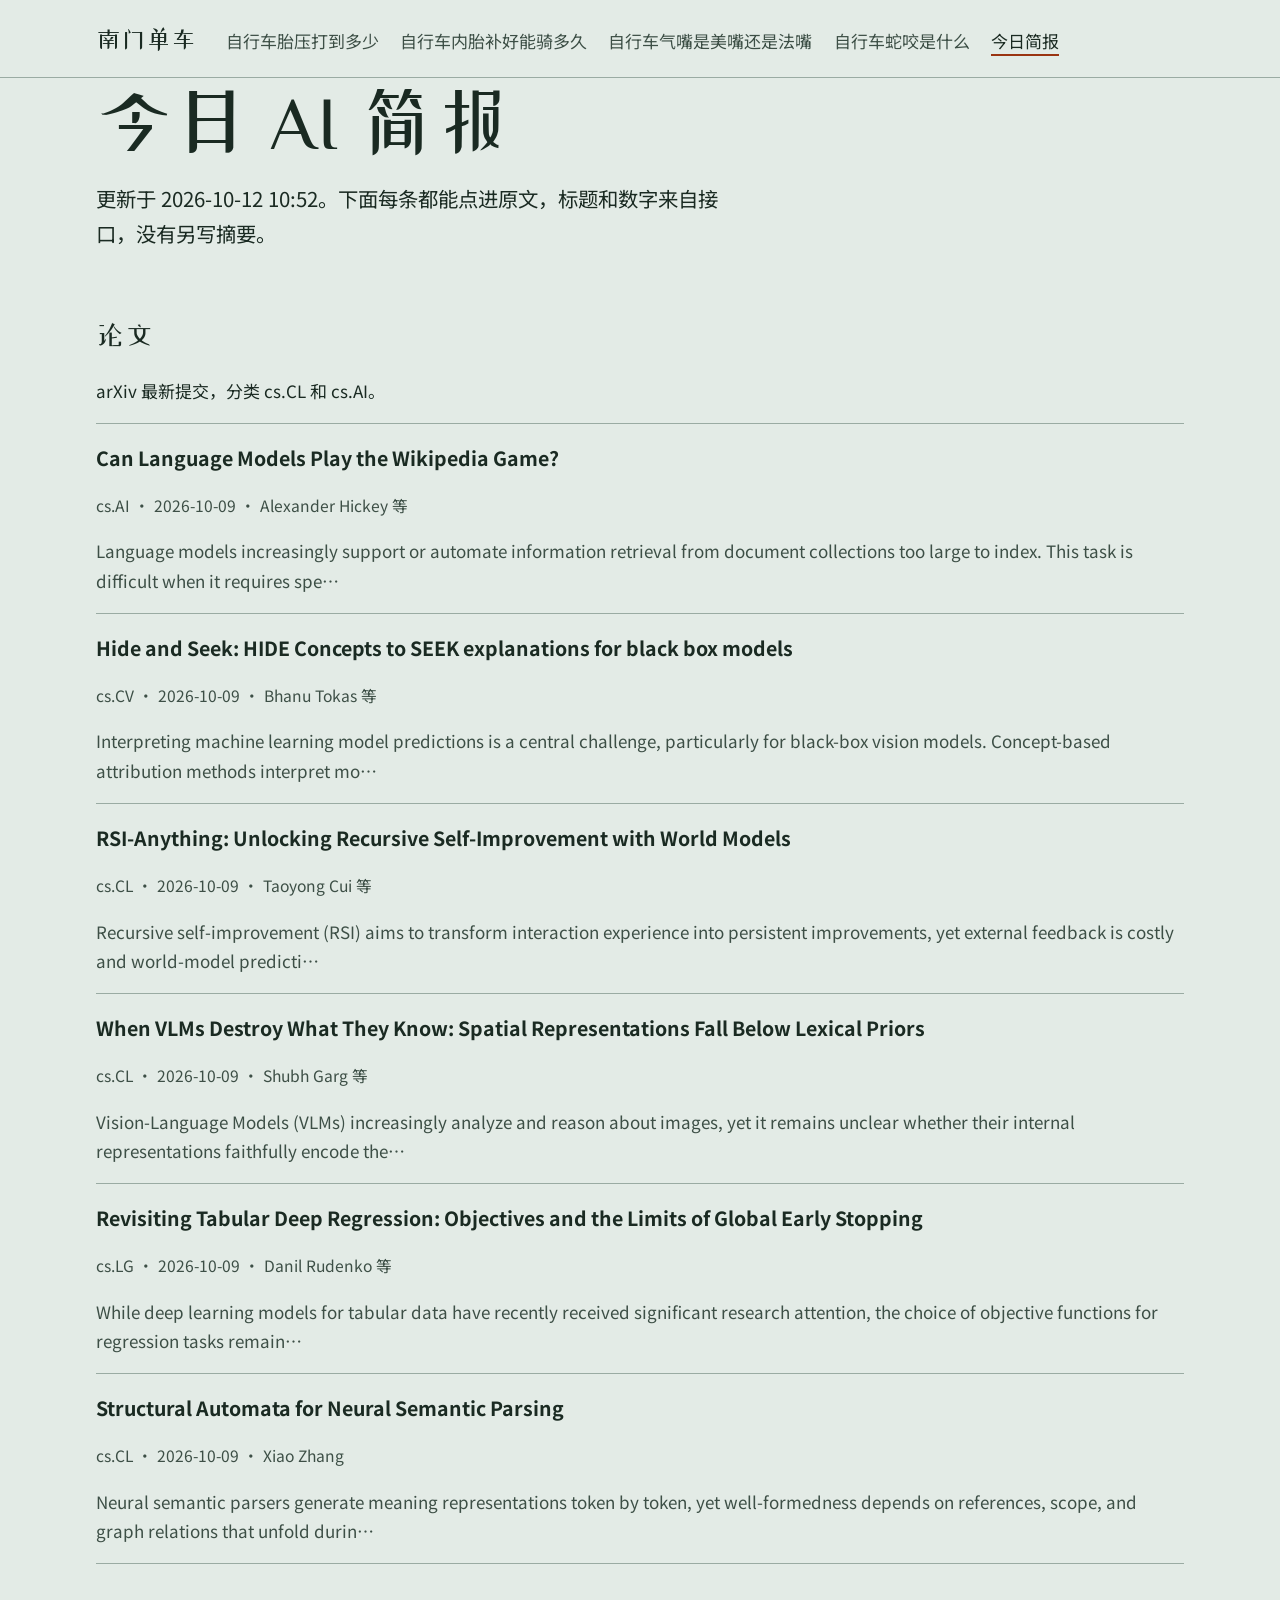
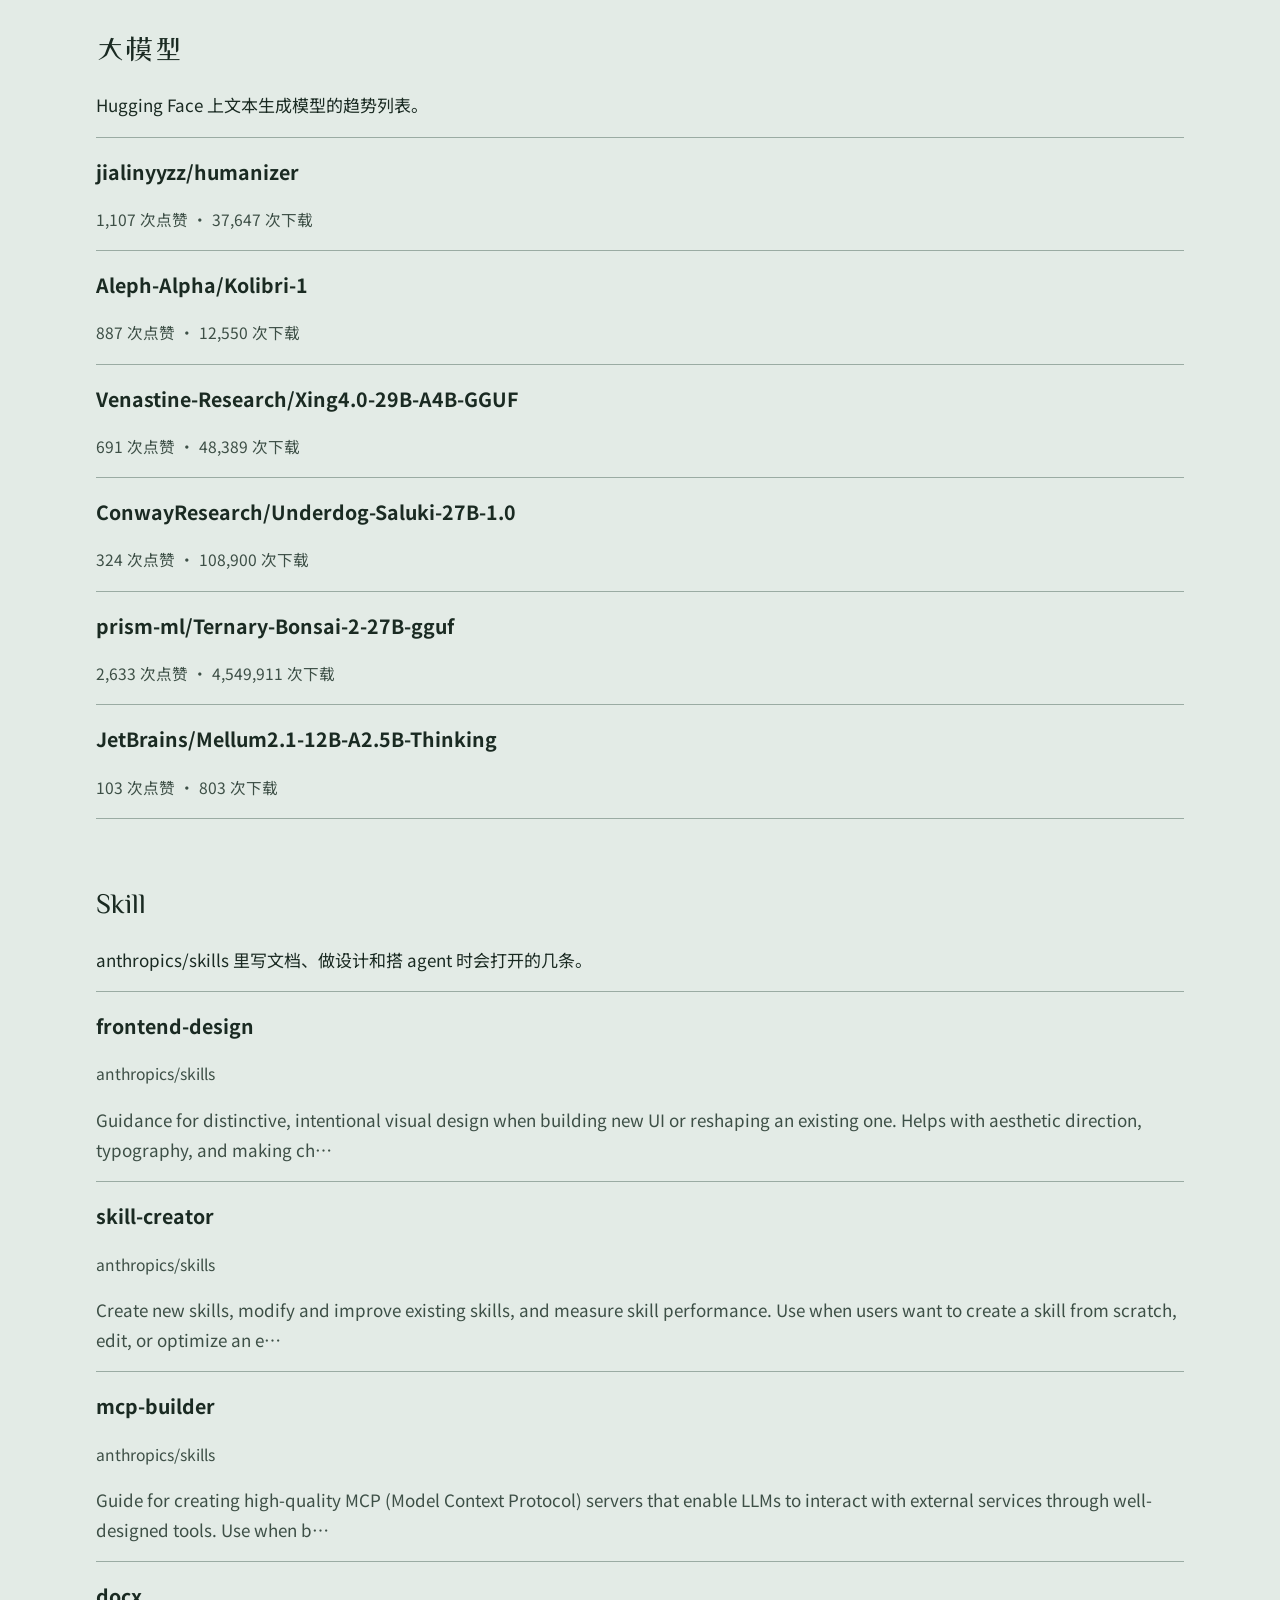
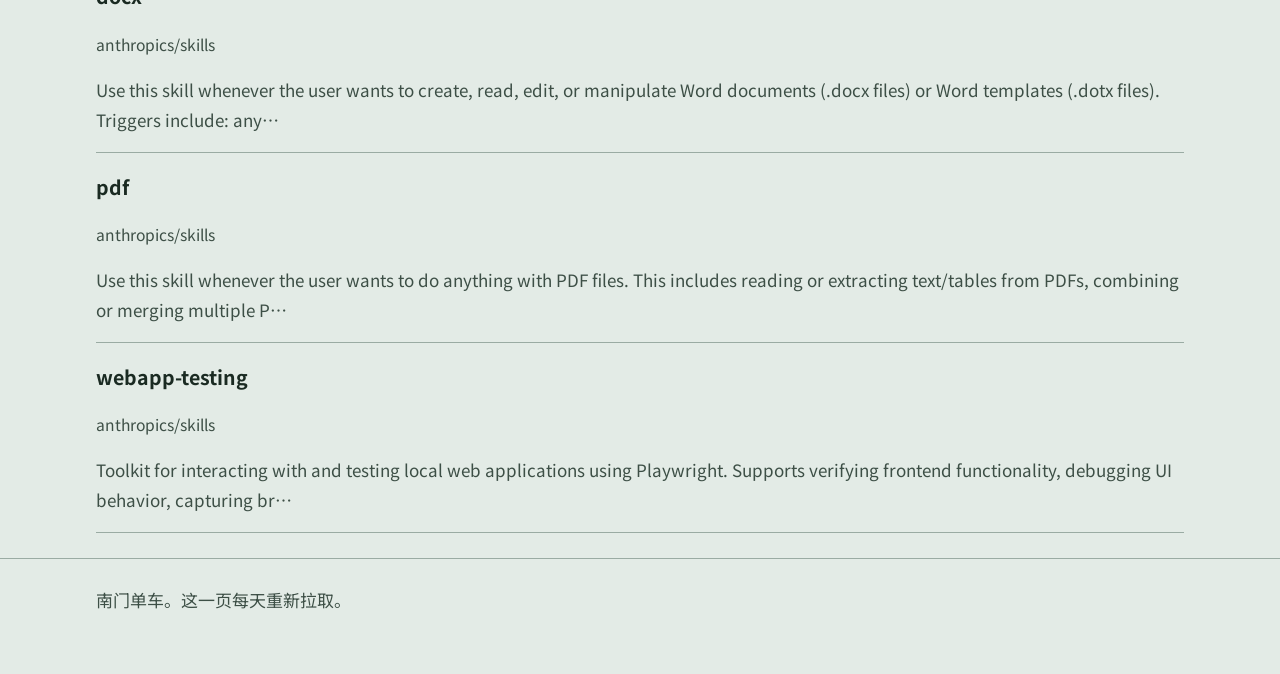
==== docs/ai/index.html @ 817e3bbb "Publish a daily briefing of papers, models, and skills on the demo site." ====
<!DOCTYPE html>
<html lang="zh-CN" data-template="repair-stand">
<head>
  <meta charset="utf-8">
  <meta name="viewport" content="width=device-width, initial-scale=1">
  <title>今日 AI 简报｜南门单车</title>
  <meta name="description" content="论文、大模型和 Skill 的当日条目，链接指向原文。">
  <meta property="og:title" content="今日 AI 简报">
  <meta property="og:description" content="论文、大模型和 Skill 的当日条目，链接指向原文。">
  <meta property="og:type" content="website">
  <meta property="og:url" content="https://wuwuww.github.io/seo-arena/ai/">
  <meta name="theme-color" content="#e3ebe6">
  <link rel="canonical" href="https://wuwuww.github.io/seo-arena/ai/">
  <link rel="preconnect" href="https://fonts.googleapis.com">
  <link rel="preconnect" href="https://fonts.gstatic.com" crossorigin>
  <link href="https://fonts.googleapis.com/css2?family=Noto+Sans+SC:wght@400;600&family=ZCOOL+XiaoWei&display=swap" rel="stylesheet">
  <link rel="stylesheet" href="../assets/site.css">
</head>
<body>
  <header class="bar"><div class="wrap bar-inner"><nav class="site-nav" aria-label="全站"><a class="brand" href="../">南门单车</a><a href="../tire-pressure/">自行车胎压打到多少</a><a href="../patch-life/">自行车内胎补好能骑多久</a><a href="../valve-type/">自行车气嘴是美嘴还是法嘴</a><a href="../snake-bite/">自行车蛇咬是什么</a><a href="./" aria-current="page">今日简报</a></nav></div></header>
  <main>
    <article class="wrap">
      <h1>今日 AI 简报</h1>
      <p class="lede">更新于 2026-10-12 10:52。下面每条都能点进原文，标题和数字来自接口，没有另写摘要。</p>
      <section id="papers"><h2>论文</h2><p>arXiv 最新提交，分类 cs.CL 和 cs.AI。</p><ul class="jobs jobs-text"><li><a href="https://arxiv.org/abs/2610.13948v1"><strong>Can Language Models Play the Wikipedia Game?</strong><span class="job-meta">cs.AI · 2026-10-09 · Alexander Hickey 等</span><span class="job-desc">Language models increasingly support or automate information retrieval from document collections too large to index. This task is difficult when it requires spe…</span></a></li><li><a href="https://arxiv.org/abs/2610.13935v1"><strong>Hide and Seek: HIDE Concepts to SEEK explanations for black box models</strong><span class="job-meta">cs.CV · 2026-10-09 · Bhanu Tokas 等</span><span class="job-desc">Interpreting machine learning model predictions is a central challenge, particularly for black-box vision models. Concept-based attribution methods interpret mo…</span></a></li><li><a href="https://arxiv.org/abs/2610.13912v1"><strong>RSI-Anything: Unlocking Recursive Self-Improvement with World Models</strong><span class="job-meta">cs.CL · 2026-10-09 · Taoyong Cui 等</span><span class="job-desc">Recursive self-improvement (RSI) aims to transform interaction experience into persistent improvements, yet external feedback is costly and world-model predicti…</span></a></li><li><a href="https://arxiv.org/abs/2610.13910v1"><strong>When VLMs Destroy What They Know: Spatial Representations Fall Below Lexical Priors</strong><span class="job-meta">cs.CL · 2026-10-09 · Shubh Garg 等</span><span class="job-desc">Vision-Language Models (VLMs) increasingly analyze and reason about images, yet it remains unclear whether their internal representations faithfully encode the…</span></a></li><li><a href="https://arxiv.org/abs/2610.13909v1"><strong>Revisiting Tabular Deep Regression: Objectives and the Limits of Global Early Stopping</strong><span class="job-meta">cs.LG · 2026-10-09 · Danil Rudenko 等</span><span class="job-desc">While deep learning models for tabular data have recently received significant research attention, the choice of objective functions for regression tasks remain…</span></a></li><li><a href="https://arxiv.org/abs/2610.13896v1"><strong>Structural Automata for Neural Semantic Parsing</strong><span class="job-meta">cs.CL · 2026-10-09 · Xiao Zhang</span><span class="job-desc">Neural semantic parsers generate meaning representations token by token, yet well-formedness depends on references, scope, and graph relations that unfold durin…</span></a></li></ul></section><section id="models"><h2>大模型</h2><p>Hugging Face 上文本生成模型的趋势列表。</p><ul class="jobs jobs-text"><li><a href="https://huggingface.co/jialinyyzz/humanizer"><strong>jialinyyzz/humanizer</strong><span class="job-meta">1,107 次点赞 · 37,647 次下载</span></a></li><li><a href="https://huggingface.co/Aleph-Alpha/Kolibri-1"><strong>Aleph-Alpha/Kolibri-1</strong><span class="job-meta">887 次点赞 · 12,550 次下载</span></a></li><li><a href="https://huggingface.co/Venastine-Research/Xing4.0-29B-A4B-GGUF"><strong>Venastine-Research/Xing4.0-29B-A4B-GGUF</strong><span class="job-meta">691 次点赞 · 48,389 次下载</span></a></li><li><a href="https://huggingface.co/ConwayResearch/Underdog-Saluki-27B-1.0"><strong>ConwayResearch/Underdog-Saluki-27B-1.0</strong><span class="job-meta">324 次点赞 · 108,900 次下载</span></a></li><li><a href="https://huggingface.co/prism-ml/Ternary-Bonsai-2-27B-gguf"><strong>prism-ml/Ternary-Bonsai-2-27B-gguf</strong><span class="job-meta">2,633 次点赞 · 4,549,911 次下载</span></a></li><li><a href="https://huggingface.co/JetBrains/Mellum2.1-12B-A2.5B-Thinking"><strong>JetBrains/Mellum2.1-12B-A2.5B-Thinking</strong><span class="job-meta">103 次点赞 · 803 次下载</span></a></li></ul></section><section id="skills"><h2>Skill</h2><p>anthropics/skills 里写文档、做设计和搭 agent 时会打开的几条。</p><ul class="jobs jobs-text"><li><a href="https://github.com/anthropics/skills/tree/main/skills/frontend-design"><strong>frontend-design</strong><span class="job-meta">anthropics/skills</span><span class="job-desc">Guidance for distinctive, intentional visual design when building new UI or reshaping an existing one. Helps with aesthetic direction, typography, and making ch…</span></a></li><li><a href="https://github.com/anthropics/skills/tree/main/skills/skill-creator"><strong>skill-creator</strong><span class="job-meta">anthropics/skills</span><span class="job-desc">Create new skills, modify and improve existing skills, and measure skill performance. Use when users want to create a skill from scratch, edit, or optimize an e…</span></a></li><li><a href="https://github.com/anthropics/skills/tree/main/skills/mcp-builder"><strong>mcp-builder</strong><span class="job-meta">anthropics/skills</span><span class="job-desc">Guide for creating high-quality MCP (Model Context Protocol) servers that enable LLMs to interact with external services through well-designed tools. Use when b…</span></a></li><li><a href="https://github.com/anthropics/skills/tree/main/skills/docx"><strong>docx</strong><span class="job-meta">anthropics/skills</span><span class="job-desc">Use this skill whenever the user wants to create, read, edit, or manipulate Word documents (.docx files) or Word templates (.dotx files). Triggers include: any…</span></a></li><li><a href="https://github.com/anthropics/skills/tree/main/skills/pdf"><strong>pdf</strong><span class="job-meta">anthropics/skills</span><span class="job-desc">Use this skill whenever the user wants to do anything with PDF files. This includes reading or extracting text/tables from PDFs, combining or merging multiple P…</span></a></li><li><a href="https://github.com/anthropics/skills/tree/main/skills/webapp-testing"><strong>webapp-testing</strong><span class="job-meta">anthropics/skills</span><span class="job-desc">Toolkit for interacting with and testing local web applications using Playwright. Supports verifying frontend functionality, debugging UI behavior, capturing br…</span></a></li></ul></section>
    </article>
  </main>
  <footer><div class="wrap"><p>南门单车。这一页每天重新拉取。</p></div></footer>
</body>
</html>
---- docs/assets/site.css ----
:root {
  --ink: #1a2a22;
  --paper: #e3ebe6;
  --panel: #f7faf8;
  --line: #9aaba3;
  --accent: #9a3412;
  --muted: #3d4f46;
  --scheme: light;
  --title: clamp(2.6rem, 6vw, 4.4rem);
  --step-1: 0.5rem;
  --step-2: 1rem;
  --step-3: 1.5rem;
  --step-4: 3.5rem;
}

:root {
  color: var(--ink);
  background: var(--paper);
  color-scheme: var(--scheme);
  font-family: "Noto Sans SC", "PingFang SC", sans-serif;
  font-size: 1.0625rem;
  line-height: 1.75;
}

body {
  margin: 0;
  background: var(--paper);
  color: var(--ink);
}

a {
  color: inherit;
}

a:focus-visible {
  outline: 2px solid var(--accent);
  outline-offset: 3px;
}

.wrap {
  width: min(64rem, calc(100% - 2rem));
  margin: 0 auto;
}

.bar {
  border-bottom: 1px solid var(--line);
}

.bar-inner {
  padding: var(--step-2) 0;
}

.site-nav {
  display: flex;
  flex-wrap: wrap;
  gap: 0.75rem 1.25rem;
  align-items: baseline;
}

.site-nav a {
  color: var(--muted);
  text-decoration: none;
}

.site-nav a.brand {
  color: var(--ink);
  font-family: "ZCOOL XiaoWei", "Songti SC", serif;
  font-size: 1.45rem;
  margin-right: 0.5rem;
}

.site-nav a[aria-current="page"] {
  color: var(--ink);
  box-shadow: inset 0 -2px 0 var(--accent);
}

.hero {
  display: grid;
  gap: var(--step-3);
  align-items: center;
  padding: var(--step-4) 0;
}

.wheel {
  color: var(--ink);
  width: min(100%, 18rem);
  justify-self: center;
}

.wheel-svg {
  display: block;
  width: 100%;
  height: auto;
  transform-origin: 50% 50%;
  animation: settle 1.1s ease-out;
}

.patch {
  fill: var(--accent);
}

h1 {
  font-family: "ZCOOL XiaoWei", "Songti SC", serif;
  font-size: var(--title);
  font-weight: 400;
  line-height: 1.15;
  letter-spacing: 0;
  margin: 0 0 var(--step-2);
}

.lede,
.prose {
  max-width: 38rem;
}

.lede {
  margin: 0;
  font-size: 1.2rem;
  line-height: 1.7;
}

.briefing-link {
  margin: var(--step-2) 0 0;
}

.briefing-link a {
  color: var(--ink);
  text-decoration: none;
  box-shadow: inset 0 -1px 0 var(--accent);
}

.jobs-block {
  padding-bottom: var(--step-4);
}

h2 {
  margin: var(--step-4) 0 var(--step-2);
  font-family: "ZCOOL XiaoWei", "Songti SC", serif;
  font-size: 1.65rem;
  font-weight: 400;
}

.jobs {
  list-style: none;
  padding: 0;
  margin: 0;
}

.jobs a {
  display: grid;
  grid-template-columns: 6.5rem 1fr;
  gap: var(--step-2);
  align-items: center;
  padding: var(--step-2) 0;
  border-top: 1px solid var(--line);
  color: inherit;
  text-decoration: none;
}

.jobs li:last-child a {
  border-bottom: 1px solid var(--line);
}

.job-fig svg {
  display: block;
  width: 6.5rem;
  height: auto;
  background: var(--panel);
}

.jobs strong {
  display: block;
  font-size: 1.15rem;
}

.job-desc,
.job-meta {
  display: block;
  color: var(--muted);
}

.job-meta {
  font-size: 0.92rem;
}

.jobs-text a {
  grid-template-columns: 1fr;
}

.crumb {
  color: var(--muted);
  margin: var(--step-3) 0 0;
}

.crumb a {
  color: var(--ink);
  text-decoration: none;
  box-shadow: inset 0 -1px 0 var(--accent);
}

article.wrap {
  padding-bottom: var(--step-3);
}

.prose {
  padding-top: var(--step-3);
}

.prose p {
  margin: 0 0 var(--step-2);
}

figure {
  max-width: 40rem;
  margin: var(--step-3) 0;
  background: var(--panel);
  border: 1px solid var(--line);
}

figure svg {
  display: block;
  width: 100%;
  height: auto;
}

figcaption {
  padding: var(--step-2) var(--step-3);
  color: var(--muted);
}

footer {
  border-top: 1px solid var(--line);
  color: var(--muted);
  padding: var(--step-3) 0 var(--step-4);
}

footer p {
  margin: 0;
}

@media (min-width: 800px) {
  .hero {
    grid-template-columns: 1fr 22rem;
  }

  .wheel {
    width: 22rem;
    justify-self: end;
  }
}

@keyframes settle {
  from {
    transform: rotate(-16deg);
  }
  to {
    transform: rotate(0deg);
  }
}

@media (prefers-reduced-motion: reduce) {
  .wheel-svg {
    animation: none;
  }
}
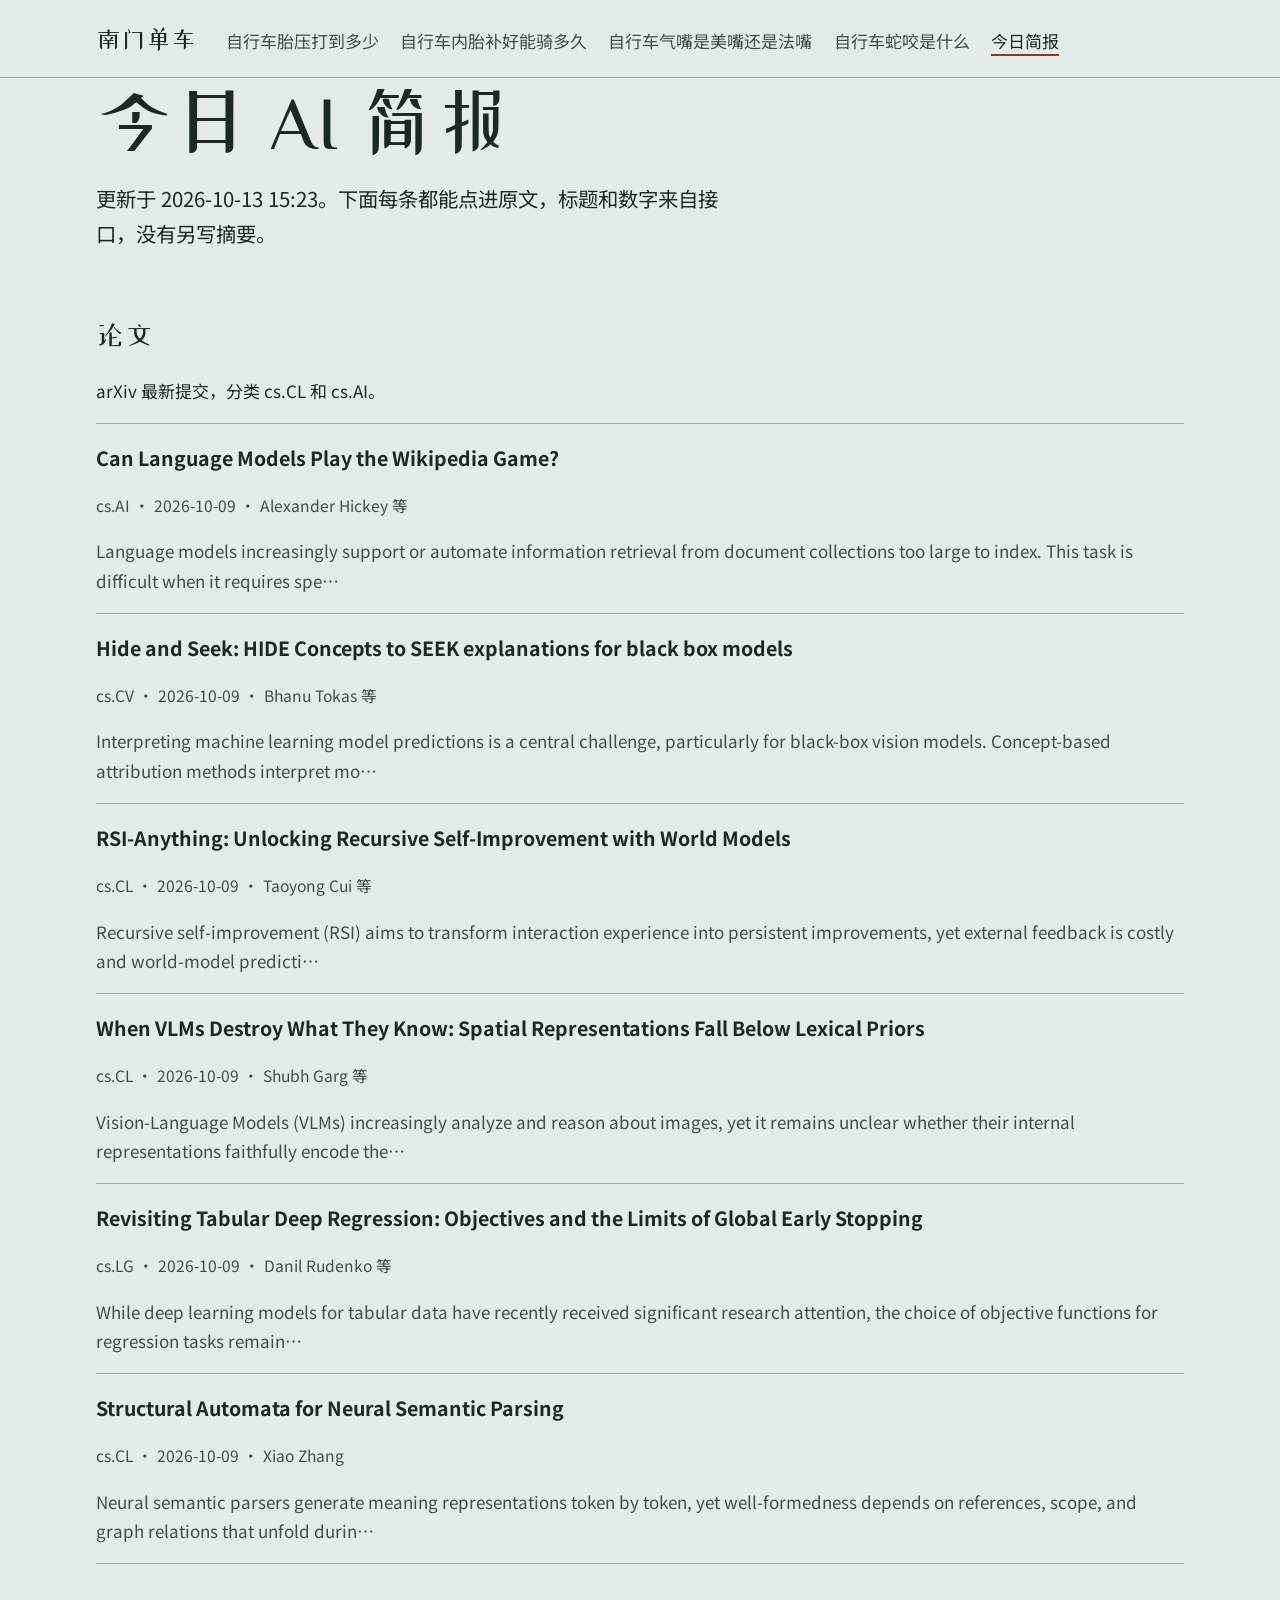
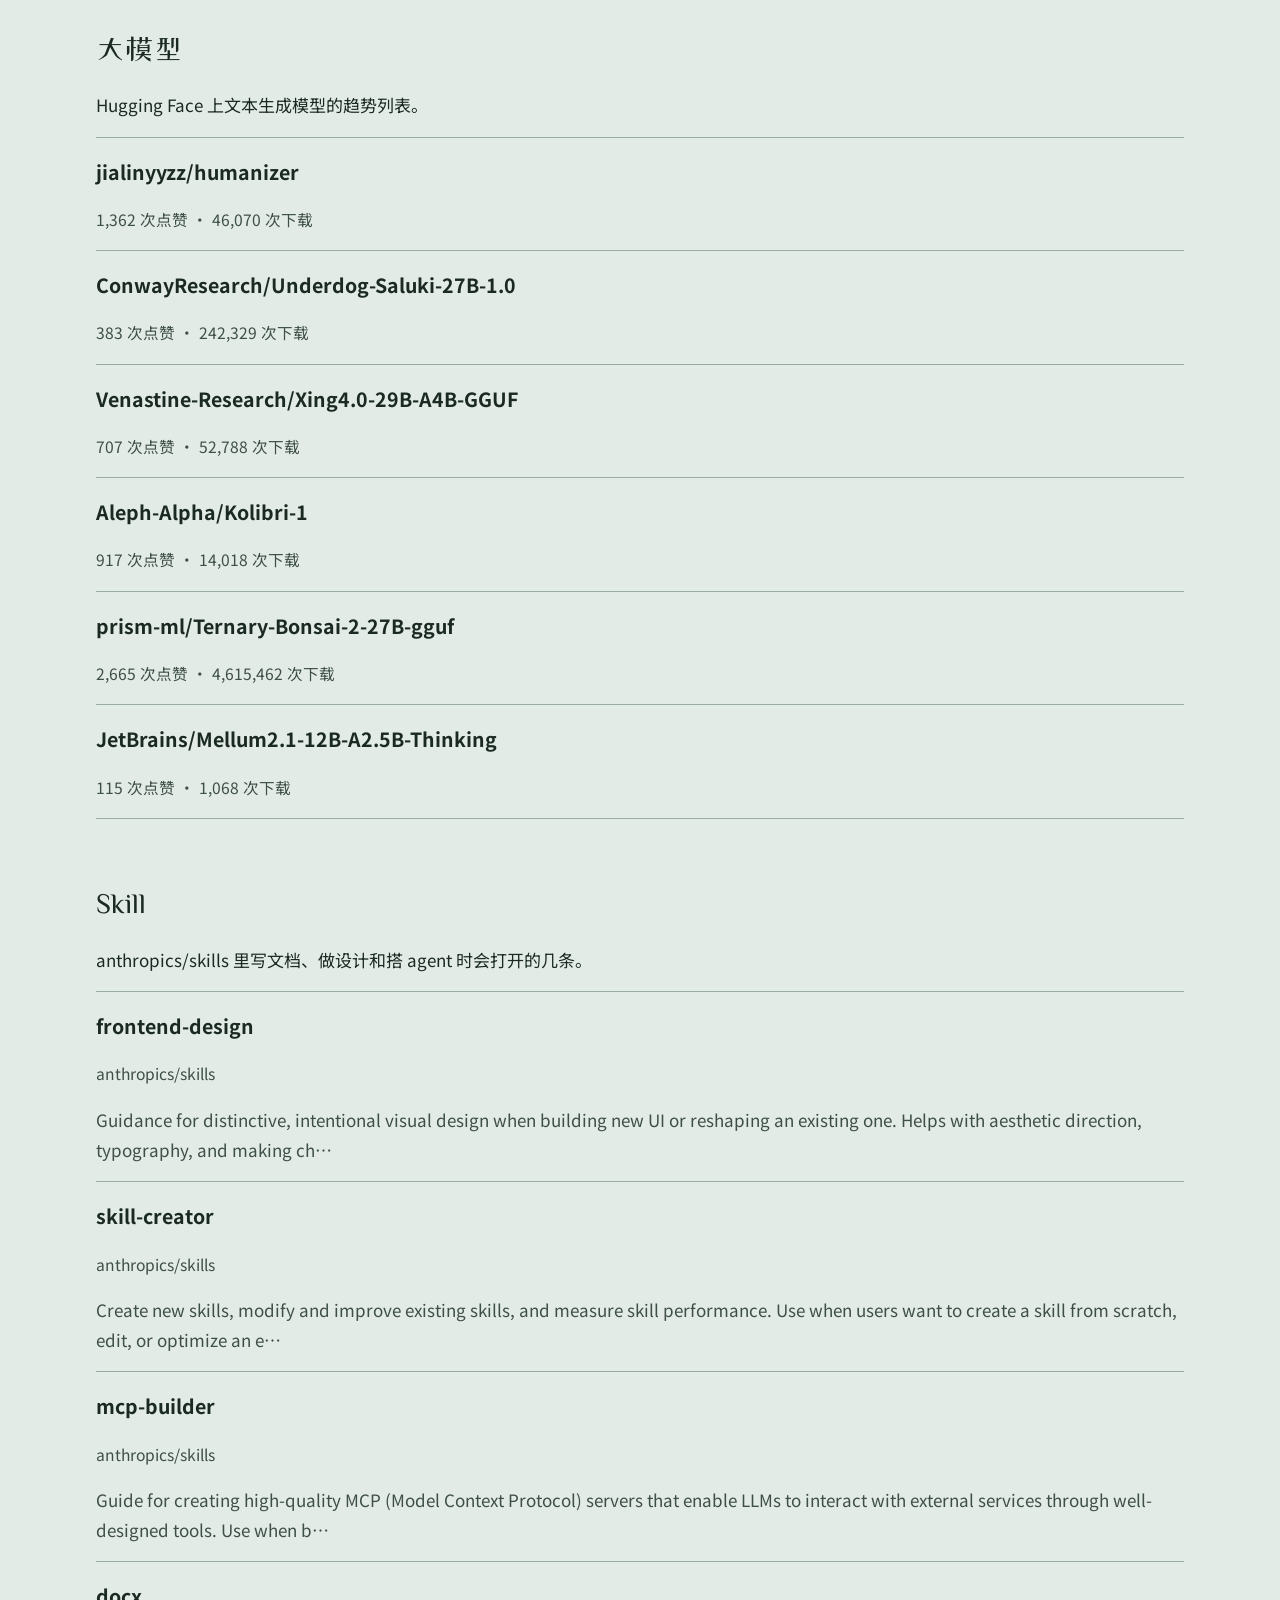
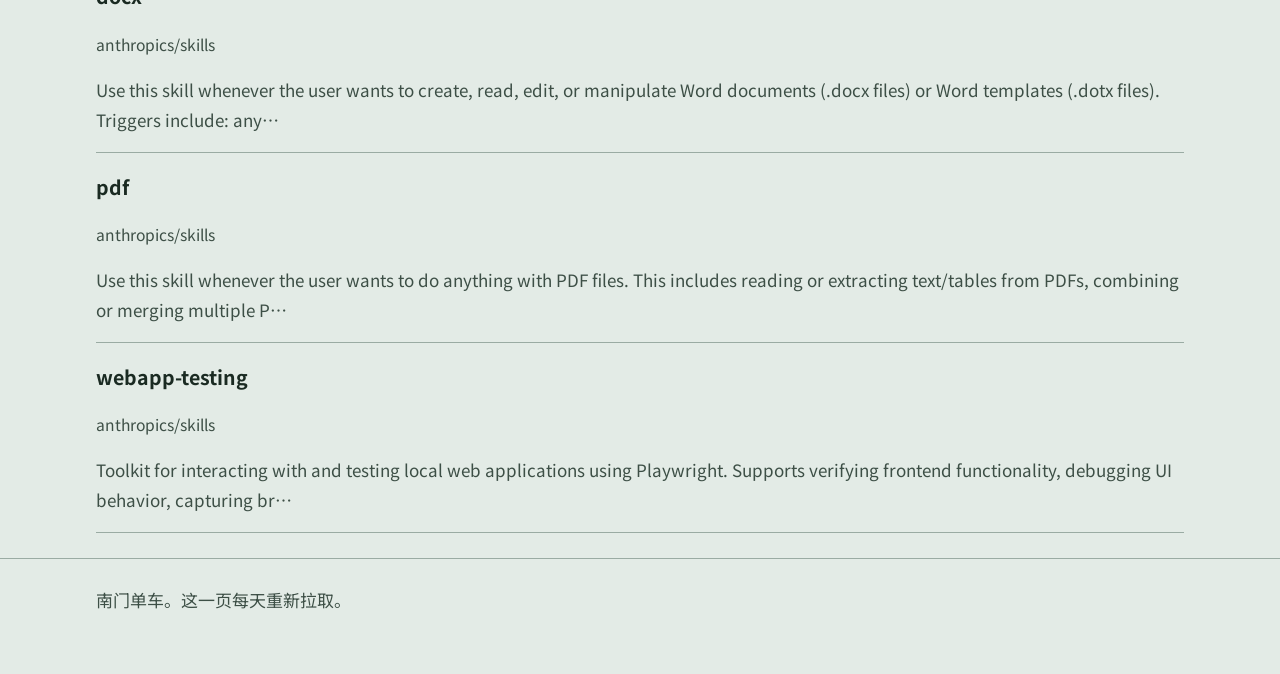
==== commit b4bb271e: "Update the daily AI briefing." ====
--- a/docs/ai/index.html
+++ b/docs/ai/index.html
@@ -21,8 +21,8 @@
   <main>
     <article class="wrap">
       <h1>今日 AI 简报</h1>
-      <p class="lede">更新于 2026-10-12 10:52。下面每条都能点进原文，标题和数字来自接口，没有另写摘要。</p>
-      <section id="papers"><h2>论文</h2><p>arXiv 最新提交，分类 cs.CL 和 cs.AI。</p><ul class="jobs jobs-text"><li><a href="https://arxiv.org/abs/2610.13948v1"><strong>Can Language Models Play the Wikipedia Game?</strong><span class="job-meta">cs.AI · 2026-10-09 · Alexander Hickey 等</span><span class="job-desc">Language models increasingly support or automate information retrieval from document collections too large to index. This task is difficult when it requires spe…</span></a></li><li><a href="https://arxiv.org/abs/2610.13935v1"><strong>Hide and Seek: HIDE Concepts to SEEK explanations for black box models</strong><span class="job-meta">cs.CV · 2026-10-09 · Bhanu Tokas 等</span><span class="job-desc">Interpreting machine learning model predictions is a central challenge, particularly for black-box vision models. Concept-based attribution methods interpret mo…</span></a></li><li><a href="https://arxiv.org/abs/2610.13912v1"><strong>RSI-Anything: Unlocking Recursive Self-Improvement with World Models</strong><span class="job-meta">cs.CL · 2026-10-09 · Taoyong Cui 等</span><span class="job-desc">Recursive self-improvement (RSI) aims to transform interaction experience into persistent improvements, yet external feedback is costly and world-model predicti…</span></a></li><li><a href="https://arxiv.org/abs/2610.13910v1"><strong>When VLMs Destroy What They Know: Spatial Representations Fall Below Lexical Priors</strong><span class="job-meta">cs.CL · 2026-10-09 · Shubh Garg 等</span><span class="job-desc">Vision-Language Models (VLMs) increasingly analyze and reason about images, yet it remains unclear whether their internal representations faithfully encode the…</span></a></li><li><a href="https://arxiv.org/abs/2610.13909v1"><strong>Revisiting Tabular Deep Regression: Objectives and the Limits of Global Early Stopping</strong><span class="job-meta">cs.LG · 2026-10-09 · Danil Rudenko 等</span><span class="job-desc">While deep learning models for tabular data have recently received significant research attention, the choice of objective functions for regression tasks remain…</span></a></li><li><a href="https://arxiv.org/abs/2610.13896v1"><strong>Structural Automata for Neural Semantic Parsing</strong><span class="job-meta">cs.CL · 2026-10-09 · Xiao Zhang</span><span class="job-desc">Neural semantic parsers generate meaning representations token by token, yet well-formedness depends on references, scope, and graph relations that unfold durin…</span></a></li></ul></section><section id="models"><h2>大模型</h2><p>Hugging Face 上文本生成模型的趋势列表。</p><ul class="jobs jobs-text"><li><a href="https://huggingface.co/jialinyyzz/humanizer"><strong>jialinyyzz/humanizer</strong><span class="job-meta">1,107 次点赞 · 37,647 次下载</span></a></li><li><a href="https://huggingface.co/Aleph-Alpha/Kolibri-1"><strong>Aleph-Alpha/Kolibri-1</strong><span class="job-meta">887 次点赞 · 12,550 次下载</span></a></li><li><a href="https://huggingface.co/Venastine-Research/Xing4.0-29B-A4B-GGUF"><strong>Venastine-Research/Xing4.0-29B-A4B-GGUF</strong><span class="job-meta">691 次点赞 · 48,389 次下载</span></a></li><li><a href="https://huggingface.co/ConwayResearch/Underdog-Saluki-27B-1.0"><strong>ConwayResearch/Underdog-Saluki-27B-1.0</strong><span class="job-meta">324 次点赞 · 108,900 次下载</span></a></li><li><a href="https://huggingface.co/prism-ml/Ternary-Bonsai-2-27B-gguf"><strong>prism-ml/Ternary-Bonsai-2-27B-gguf</strong><span class="job-meta">2,633 次点赞 · 4,549,911 次下载</span></a></li><li><a href="https://huggingface.co/JetBrains/Mellum2.1-12B-A2.5B-Thinking"><strong>JetBrains/Mellum2.1-12B-A2.5B-Thinking</strong><span class="job-meta">103 次点赞 · 803 次下载</span></a></li></ul></section><section id="skills"><h2>Skill</h2><p>anthropics/skills 里写文档、做设计和搭 agent 时会打开的几条。</p><ul class="jobs jobs-text"><li><a href="https://github.com/anthropics/skills/tree/main/skills/frontend-design"><strong>frontend-design</strong><span class="job-meta">anthropics/skills</span><span class="job-desc">Guidance for distinctive, intentional visual design when building new UI or reshaping an existing one. Helps with aesthetic direction, typography, and making ch…</span></a></li><li><a href="https://github.com/anthropics/skills/tree/main/skills/skill-creator"><strong>skill-creator</strong><span class="job-meta">anthropics/skills</span><span class="job-desc">Create new skills, modify and improve existing skills, and measure skill performance. Use when users want to create a skill from scratch, edit, or optimize an e…</span></a></li><li><a href="https://github.com/anthropics/skills/tree/main/skills/mcp-builder"><strong>mcp-builder</strong><span class="job-meta">anthropics/skills</span><span class="job-desc">Guide for creating high-quality MCP (Model Context Protocol) servers that enable LLMs to interact with external services through well-designed tools. Use when b…</span></a></li><li><a href="https://github.com/anthropics/skills/tree/main/skills/docx"><strong>docx</strong><span class="job-meta">anthropics/skills</span><span class="job-desc">Use this skill whenever the user wants to create, read, edit, or manipulate Word documents (.docx files) or Word templates (.dotx files). Triggers include: any…</span></a></li><li><a href="https://github.com/anthropics/skills/tree/main/skills/pdf"><strong>pdf</strong><span class="job-meta">anthropics/skills</span><span class="job-desc">Use this skill whenever the user wants to do anything with PDF files. This includes reading or extracting text/tables from PDFs, combining or merging multiple P…</span></a></li><li><a href="https://github.com/anthropics/skills/tree/main/skills/webapp-testing"><strong>webapp-testing</strong><span class="job-meta">anthropics/skills</span><span class="job-desc">Toolkit for interacting with and testing local web applications using Playwright. Supports verifying frontend functionality, debugging UI behavior, capturing br…</span></a></li></ul></section>
+      <p class="lede">更新于 2026-10-13 15:23。下面每条都能点进原文，标题和数字来自接口，没有另写摘要。</p>
+      <section id="papers"><h2>论文</h2><p>arXiv 最新提交，分类 cs.CL 和 cs.AI。</p><ul class="jobs jobs-text"><li><a href="https://arxiv.org/abs/2610.13948v1"><strong>Can Language Models Play the Wikipedia Game?</strong><span class="job-meta">cs.AI · 2026-10-09 · Alexander Hickey 等</span><span class="job-desc">Language models increasingly support or automate information retrieval from document collections too large to index. This task is difficult when it requires spe…</span></a></li><li><a href="https://arxiv.org/abs/2610.13935v1"><strong>Hide and Seek: HIDE Concepts to SEEK explanations for black box models</strong><span class="job-meta">cs.CV · 2026-10-09 · Bhanu Tokas 等</span><span class="job-desc">Interpreting machine learning model predictions is a central challenge, particularly for black-box vision models. Concept-based attribution methods interpret mo…</span></a></li><li><a href="https://arxiv.org/abs/2610.13912v1"><strong>RSI-Anything: Unlocking Recursive Self-Improvement with World Models</strong><span class="job-meta">cs.CL · 2026-10-09 · Taoyong Cui 等</span><span class="job-desc">Recursive self-improvement (RSI) aims to transform interaction experience into persistent improvements, yet external feedback is costly and world-model predicti…</span></a></li><li><a href="https://arxiv.org/abs/2610.13910v1"><strong>When VLMs Destroy What They Know: Spatial Representations Fall Below Lexical Priors</strong><span class="job-meta">cs.CL · 2026-10-09 · Shubh Garg 等</span><span class="job-desc">Vision-Language Models (VLMs) increasingly analyze and reason about images, yet it remains unclear whether their internal representations faithfully encode the…</span></a></li><li><a href="https://arxiv.org/abs/2610.13909v1"><strong>Revisiting Tabular Deep Regression: Objectives and the Limits of Global Early Stopping</strong><span class="job-meta">cs.LG · 2026-10-09 · Danil Rudenko 等</span><span class="job-desc">While deep learning models for tabular data have recently received significant research attention, the choice of objective functions for regression tasks remain…</span></a></li><li><a href="https://arxiv.org/abs/2610.13896v1"><strong>Structural Automata for Neural Semantic Parsing</strong><span class="job-meta">cs.CL · 2026-10-09 · Xiao Zhang</span><span class="job-desc">Neural semantic parsers generate meaning representations token by token, yet well-formedness depends on references, scope, and graph relations that unfold durin…</span></a></li></ul></section><section id="models"><h2>大模型</h2><p>Hugging Face 上文本生成模型的趋势列表。</p><ul class="jobs jobs-text"><li><a href="https://huggingface.co/jialinyyzz/humanizer"><strong>jialinyyzz/humanizer</strong><span class="job-meta">1,362 次点赞 · 46,070 次下载</span></a></li><li><a href="https://huggingface.co/ConwayResearch/Underdog-Saluki-27B-1.0"><strong>ConwayResearch/Underdog-Saluki-27B-1.0</strong><span class="job-meta">383 次点赞 · 242,329 次下载</span></a></li><li><a href="https://huggingface.co/Venastine-Research/Xing4.0-29B-A4B-GGUF"><strong>Venastine-Research/Xing4.0-29B-A4B-GGUF</strong><span class="job-meta">707 次点赞 · 52,788 次下载</span></a></li><li><a href="https://huggingface.co/Aleph-Alpha/Kolibri-1"><strong>Aleph-Alpha/Kolibri-1</strong><span class="job-meta">917 次点赞 · 14,018 次下载</span></a></li><li><a href="https://huggingface.co/prism-ml/Ternary-Bonsai-2-27B-gguf"><strong>prism-ml/Ternary-Bonsai-2-27B-gguf</strong><span class="job-meta">2,665 次点赞 · 4,615,462 次下载</span></a></li><li><a href="https://huggingface.co/JetBrains/Mellum2.1-12B-A2.5B-Thinking"><strong>JetBrains/Mellum2.1-12B-A2.5B-Thinking</strong><span class="job-meta">115 次点赞 · 1,068 次下载</span></a></li></ul></section><section id="skills"><h2>Skill</h2><p>anthropics/skills 里写文档、做设计和搭 agent 时会打开的几条。</p><ul class="jobs jobs-text"><li><a href="https://github.com/anthropics/skills/tree/main/skills/frontend-design"><strong>frontend-design</strong><span class="job-meta">anthropics/skills</span><span class="job-desc">Guidance for distinctive, intentional visual design when building new UI or reshaping an existing one. Helps with aesthetic direction, typography, and making ch…</span></a></li><li><a href="https://github.com/anthropics/skills/tree/main/skills/skill-creator"><strong>skill-creator</strong><span class="job-meta">anthropics/skills</span><span class="job-desc">Create new skills, modify and improve existing skills, and measure skill performance. Use when users want to create a skill from scratch, edit, or optimize an e…</span></a></li><li><a href="https://github.com/anthropics/skills/tree/main/skills/mcp-builder"><strong>mcp-builder</strong><span class="job-meta">anthropics/skills</span><span class="job-desc">Guide for creating high-quality MCP (Model Context Protocol) servers that enable LLMs to interact with external services through well-designed tools. Use when b…</span></a></li><li><a href="https://github.com/anthropics/skills/tree/main/skills/docx"><strong>docx</strong><span class="job-meta">anthropics/skills</span><span class="job-desc">Use this skill whenever the user wants to create, read, edit, or manipulate Word documents (.docx files) or Word templates (.dotx files). Triggers include: any…</span></a></li><li><a href="https://github.com/anthropics/skills/tree/main/skills/pdf"><strong>pdf</strong><span class="job-meta">anthropics/skills</span><span class="job-desc">Use this skill whenever the user wants to do anything with PDF files. This includes reading or extracting text/tables from PDFs, combining or merging multiple P…</span></a></li><li><a href="https://github.com/anthropics/skills/tree/main/skills/webapp-testing"><strong>webapp-testing</strong><span class="job-meta">anthropics/skills</span><span class="job-desc">Toolkit for interacting with and testing local web applications using Playwright. Supports verifying frontend functionality, debugging UI behavior, capturing br…</span></a></li></ul></section>
     </article>
   </main>
   <footer><div class="wrap"><p>南门单车。这一页每天重新拉取。</p></div></footer>
